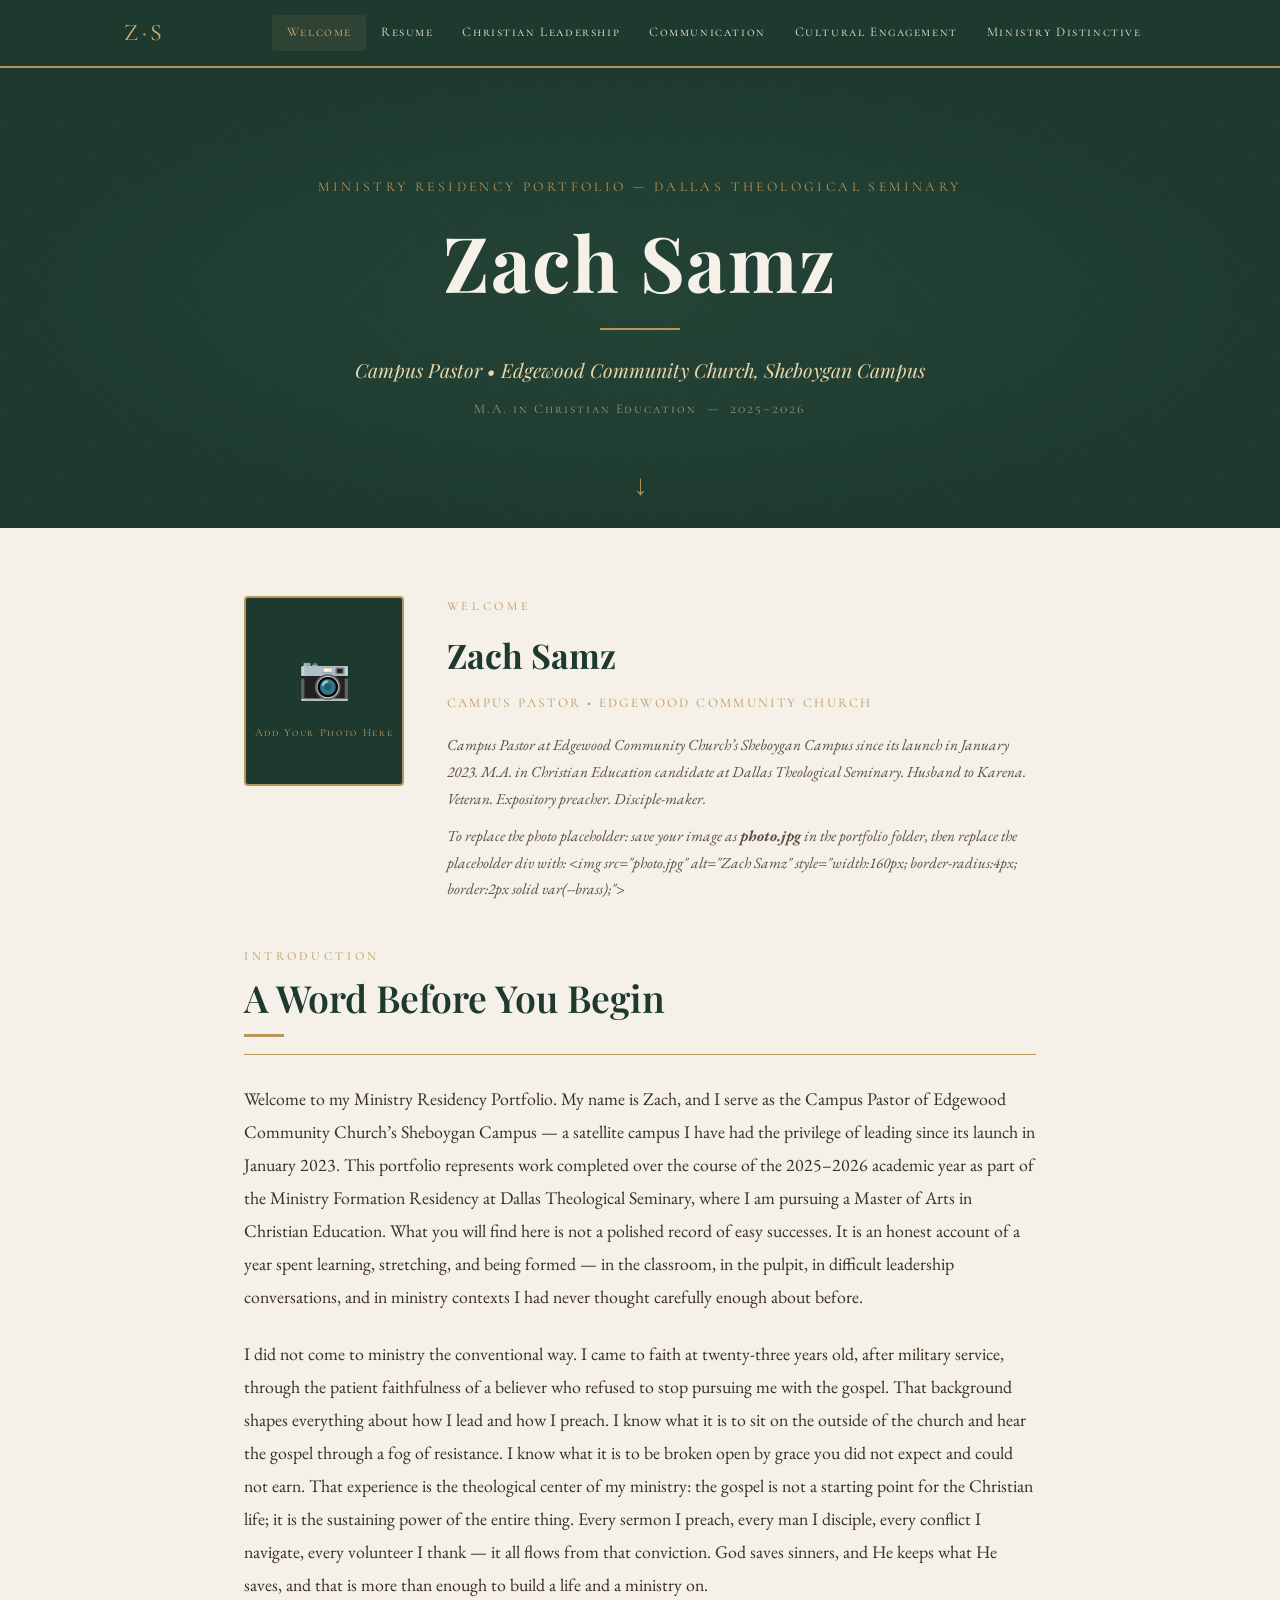
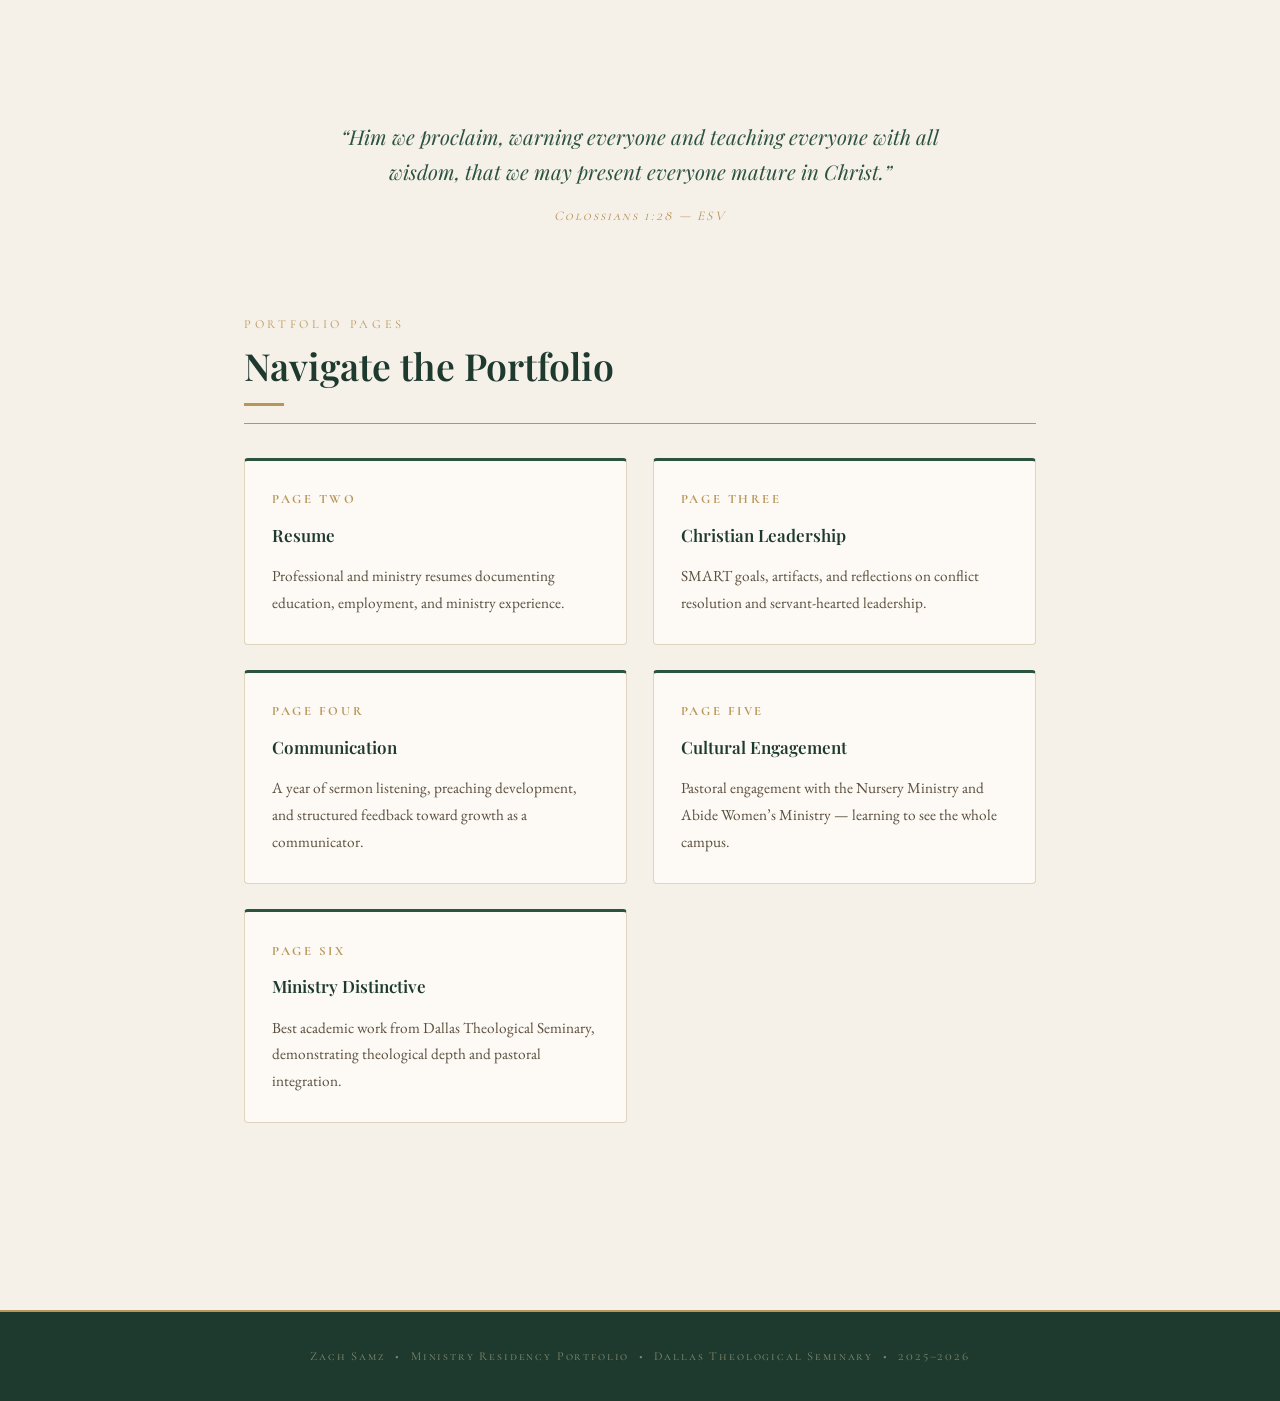
==== index.html @ c73caa34 "Add files via upload" ====
<!DOCTYPE html>
<html lang="en">
<head>
  <meta charset="UTF-8" />
  <meta name="viewport" content="width=device-width, initial-scale=1.0" />
  <title>Zach Samz | Ministry Portfolio</title>
  <link rel="preconnect" href="https://fonts.googleapis.com" />
  <link rel="preconnect" href="https://fonts.gstatic.com" crossorigin />
  <link href="https://fonts.googleapis.com/css2?family=Playfair+Display:ital,wght@0,400;0,600;0,700;1,400;1,600&family=EB+Garamond:ital,wght@0,400;0,500;1,400&family=Cormorant+SC:wght@400;600&display=swap" rel="stylesheet" />
  <link rel="stylesheet" href="style.css" />
</head>
<body>
  <nav class="site-nav">
    <div class="nav-inner">
      <a href="index.html" class="nav-brand">Z&middot;S</a>
      <button class="nav-toggle" id="navToggle" aria-label="Menu">&#9776;</button>
      <ul class="nav-links" id="navLinks">
        <li><a href="index.html">Welcome</a></li>
        <li><a href="resume.html">Resume</a></li>
        <li><a href="leadership.html">Christian Leadership</a></li>
        <li><a href="communication.html">Communication</a></li>
        <li><a href="cultural.html">Cultural Engagement</a></li>
        <li><a href="distinctive.html">Ministry Distinctive</a></li>
      </ul>
    </div>
  </nav>

  <header class="hero">
    <div class="hero-texture"></div>
    <div class="hero-inner">
      <p class="hero-eyebrow">Ministry Residency Portfolio &mdash; Dallas Theological Seminary</p>
      <h1 class="hero-name">Zach Samz</h1>
      <div class="hero-rule"></div>
      <p class="hero-title">Campus Pastor &bull; Edgewood Community Church, Sheboygan Campus</p>
      <p class="hero-sub">M.A. in Christian Education &nbsp;&mdash;&nbsp; 2025&ndash;2026</p>
    </div>
    <div class="hero-scroll">&#8595;</div>
  </header>

  <main class="page-main">

    <div class="photo-block fade-in">
      <div class="photo-placeholder">
        <span>&#128247;</span>
        <span>Add Your Photo Here</span>
      </div>
      <div>
        <div class="section-label">Welcome</div>
        <h2 style="font-family:var(--font-display); font-size:2rem; color:var(--green-deep); margin-bottom:0.4rem;">Zach Samz</h2>
        <p style="font-family:var(--font-sc); font-size:0.78rem; letter-spacing:0.18em; color:var(--brass); margin-bottom:1rem;">CAMPUS PASTOR &bull; EDGEWOOD COMMUNITY CHURCH</p>
        <p class="photo-caption">Campus Pastor at Edgewood Community Church&rsquo;s Sheboygan Campus since its launch in January 2023. M.A. in Christian Education candidate at Dallas Theological Seminary. Husband to Karena. Veteran. Expository preacher. Disciple-maker.</p>
        <p class="photo-caption" style="margin-top:0.6rem;"><em>To replace the photo placeholder: save your image as <strong>photo.jpg</strong> in the portfolio folder, then replace the placeholder div with: &lt;img src="photo.jpg" alt="Zach Samz" style="width:160px; border-radius:4px; border:2px solid var(--brass);"&gt;</em></p>
      </div>
    </div>

    <section class="content-section fade-in">
      <div class="section-label">Introduction</div>
      <h2 class="section-title">A Word Before You Begin</h2>
      <div class="prose">
        <p>Welcome to my Ministry Residency Portfolio. My name is Zach, and I serve as the Campus Pastor of Edgewood Community Church&rsquo;s Sheboygan Campus &mdash; a satellite campus I have had the privilege of leading since its launch in January 2023. This portfolio represents work completed over the course of the 2025&ndash;2026 academic year as part of the Ministry Formation Residency at Dallas Theological Seminary, where I am pursuing a Master of Arts in Christian Education. What you will find here is not a polished record of easy successes. It is an honest account of a year spent learning, stretching, and being formed &mdash; in the classroom, in the pulpit, in difficult leadership conversations, and in ministry contexts I had never thought carefully enough about before.</p>
        <p>I did not come to ministry the conventional way. I came to faith at twenty-three years old, after military service, through the patient faithfulness of a believer who refused to stop pursuing me with the gospel. That background shapes everything about how I lead and how I preach. I know what it is to sit on the outside of the church and hear the gospel through a fog of resistance. I know what it is to be broken open by grace you did not expect and could not earn. That experience is the theological center of my ministry: the gospel is not a starting point for the Christian life; it is the sustaining power of the entire thing. Every sermon I preach, every man I disciple, every conflict I navigate, every volunteer I thank &mdash; it all flows from that conviction. God saves sinners, and He keeps what He saves, and that is more than enough to build a life and a ministry on.</p>
      </div>
    </section>

    <div class="scripture">
      <blockquote>&ldquo;Him we proclaim, warning everyone and teaching everyone with all wisdom, that we may present everyone mature in Christ.&rdquo;</blockquote>
      <cite>Colossians 1:28 &mdash; ESV</cite>
    </div>

    <section class="content-section">
      <div class="section-label">Portfolio Pages</div>
      <h2 class="section-title">Navigate the Portfolio</h2>
      <div class="goals-grid">
        <a href="resume.html" style="text-decoration:none;"><div class="goal-card nav-card"><h4>Page Two</h4><h3>Resume</h3><p style="font-size:0.9rem;color:var(--ink-muted);">Professional and ministry resumes documenting education, employment, and ministry experience.</p></div></a>
        <a href="leadership.html" style="text-decoration:none;"><div class="goal-card nav-card"><h4>Page Three</h4><h3>Christian Leadership</h3><p style="font-size:0.9rem;color:var(--ink-muted);">SMART goals, artifacts, and reflections on conflict resolution and servant-hearted leadership.</p></div></a>
        <a href="communication.html" style="text-decoration:none;"><div class="goal-card nav-card"><h4>Page Four</h4><h3>Communication</h3><p style="font-size:0.9rem;color:var(--ink-muted);">A year of sermon listening, preaching development, and structured feedback toward growth as a communicator.</p></div></a>
        <a href="cultural.html" style="text-decoration:none;"><div class="goal-card nav-card"><h4>Page Five</h4><h3>Cultural Engagement</h3><p style="font-size:0.9rem;color:var(--ink-muted);">Pastoral engagement with the Nursery Ministry and Abide Women&rsquo;s Ministry &mdash; learning to see the whole campus.</p></div></a>
        <a href="distinctive.html" style="text-decoration:none;"><div class="goal-card nav-card"><h4>Page Six</h4><h3>Ministry Distinctive</h3><p style="font-size:0.9rem;color:var(--ink-muted);">Best academic work from Dallas Theological Seminary, demonstrating theological depth and pastoral integration.</p></div></a>
      </div>
    </section>

  </main>

  <footer class="site-footer">
    <p>Zach Samz &nbsp;&bull;&nbsp; Ministry Residency Portfolio &nbsp;&bull;&nbsp; Dallas Theological Seminary &nbsp;&bull;&nbsp; 2025&ndash;2026</p>
  </footer>
  <script src="nav.js"></script>
</body>
</html>
---- style.css ----
/* ============================================================
   ZACH SAMZ MINISTRY PORTFOLIO
   Aesthetic: Spurgeon Library — deep green, walnut, brass, cream
   ============================================================ */

:root {
  --green-deep:    #1e3a2f;
  --green-mid:     #2c5240;
  --green-light:   #3a6b52;
  --green-muted:   #4a7a61;
  --brass:         #b8965a;
  --brass-light:   #d4af72;
  --brass-pale:    #e8d5a8;
  --walnut:        #4a2e1a;
  --walnut-light:  #6b4226;
  --cream:         #f5f0e8;
  --cream-dark:    #ede5d4;
  --cream-darker:  #dfd4be;
  --ink:           #1a1208;
  --ink-light:     #3a2e1e;
  --ink-muted:     #5a4e3e;
  --white:         #fdfaf5;

  --font-display:  'Playfair Display', Georgia, serif;
  --font-body:     'EB Garamond', Georgia, serif;
  --font-sc:       'Cormorant SC', Georgia, serif;

  --nav-h:         68px;
  --max-w:         860px;
  --section-gap:   5rem;
}

/* ── RESET ─────────────────────────────────────────────── */
*, *::before, *::after { box-sizing: border-box; margin: 0; padding: 0; }
html { scroll-behavior: smooth; font-size: 17px; }
body {
  background: var(--cream);
  color: var(--ink);
  font-family: var(--font-body);
  line-height: 1.75;
  min-height: 100vh;
}
a { color: var(--green-mid); text-decoration: none; }
a:hover { color: var(--brass); }
img { max-width: 100%; display: block; }

/* ── NAVIGATION ─────────────────────────────────────────── */
.site-nav {
  position: fixed; top: 0; left: 0; right: 0; z-index: 100;
  background: var(--green-deep);
  border-bottom: 2px solid var(--brass);
  height: var(--nav-h);
}
.nav-inner {
  max-width: 1100px; margin: 0 auto;
  padding: 0 2rem;
  height: 100%;
  display: flex; align-items: center; justify-content: space-between;
}
.nav-brand {
  font-family: var(--font-sc);
  font-size: 1.4rem;
  color: var(--brass-light);
  letter-spacing: 0.15em;
  flex-shrink: 0;
}
.nav-brand:hover { color: var(--brass-pale); }
.nav-links {
  list-style: none;
  display: flex; gap: 0;
}
.nav-links li a {
  display: block;
  padding: 0.4rem 0.85rem;
  font-family: var(--font-sc);
  font-size: 0.78rem;
  letter-spacing: 0.12em;
  color: var(--cream-dark);
  transition: color 0.2s, background 0.2s;
  border-radius: 3px;
}
.nav-links li a:hover,
.nav-links li a.active {
  color: var(--brass-light);
  background: rgba(184,150,90,0.1);
}
.nav-toggle {
  display: none;
  background: none; border: none;
  color: var(--brass-light);
  font-size: 1.4rem; cursor: pointer;
}

/* ── HERO ───────────────────────────────────────────────── */
.hero {
  position: relative;
  margin-top: var(--nav-h);
  min-height: 460px;
  background: var(--green-deep);
  display: flex; align-items: center; justify-content: center;
  overflow: hidden;
}
.hero-texture {
  position: absolute; inset: 0;
  background:
    repeating-linear-gradient(
      45deg,
      transparent,
      transparent 40px,
      rgba(184,150,90,0.03) 40px,
      rgba(184,150,90,0.03) 41px
    ),
    repeating-linear-gradient(
      -45deg,
      transparent,
      transparent 40px,
      rgba(184,150,90,0.03) 40px,
      rgba(184,150,90,0.03) 41px
    );
}
.hero::before {
  content: '';
  position: absolute; inset: 0;
  background: radial-gradient(ellipse at center, rgba(44,82,64,0.4) 0%, rgba(30,58,47,0.9) 70%);
}
.hero-inner {
  position: relative; z-index: 2;
  text-align: center;
  padding: 4rem 2rem;
  animation: fadeUp 0.9s ease both;
}
.hero-eyebrow {
  font-family: var(--font-sc);
  font-size: 0.8rem;
  letter-spacing: 0.25em;
  color: var(--brass);
  text-transform: uppercase;
  margin-bottom: 1.2rem;
}
.hero-name {
  font-family: var(--font-display);
  font-size: clamp(2.8rem, 6vw, 4.8rem);
  font-weight: 700;
  color: var(--cream);
  line-height: 1.1;
  letter-spacing: 0.02em;
}
.hero-rule {
  width: 80px; height: 2px;
  background: var(--brass);
  margin: 1.4rem auto;
}
.hero-title {
  font-family: var(--font-display);
  font-style: italic;
  font-size: 1.15rem;
  color: var(--brass-pale);
  margin-bottom: 0.6rem;
}
.hero-sub {
  font-family: var(--font-sc);
  font-size: 0.78rem;
  letter-spacing: 0.15em;
  color: var(--green-muted);
  color: rgba(232,213,168,0.6);
}
.hero-scroll {
  position: absolute; bottom: 1.5rem; left: 50%; transform: translateX(-50%);
  color: var(--brass);
  font-size: 1.2rem;
  animation: bob 2s ease-in-out infinite;
  z-index: 2;
}

/* ── PAGE MAIN ──────────────────────────────────────────── */
.page-main {
  max-width: var(--max-w);
  margin: 0 auto;
  padding: 4rem 2rem 6rem;
}

/* ── SECTION STRUCTURE ──────────────────────────────────── */
.content-section {
  margin-bottom: var(--section-gap);
}
.section-label {
  font-family: var(--font-sc);
  font-size: 0.72rem;
  letter-spacing: 0.3em;
  color: var(--brass);
  text-transform: uppercase;
  margin-bottom: 0.5rem;
}
.section-title {
  font-family: var(--font-display);
  font-size: clamp(1.6rem, 3vw, 2.2rem);
  font-weight: 600;
  color: var(--green-deep);
  line-height: 1.2;
  margin-bottom: 1.6rem;
  padding-bottom: 1rem;
  border-bottom: 1px solid var(--brass);
}
.section-title::after {
  content: '';
  display: block;
  width: 40px; height: 3px;
  background: var(--brass);
  margin-top: 0.8rem;
}

/* ── PROSE ──────────────────────────────────────────────── */
.prose p {
  font-size: 1.05rem;
  line-height: 1.85;
  color: var(--ink-light);
  margin-bottom: 1.4rem;
}
.prose p:last-child { margin-bottom: 0; }

/* ── DEFINITION BOX ─────────────────────────────────────── */
.definition-box {
  background: var(--green-deep);
  border-left: 4px solid var(--brass);
  border-radius: 0 4px 4px 0;
  padding: 1.8rem 2rem;
  margin: 2rem 0;
}
.definition-box p {
  font-family: var(--font-display);
  font-style: italic;
  font-size: 1.1rem;
  line-height: 1.8;
  color: var(--cream);
  margin: 0;
}

/* ── SMART GOALS ────────────────────────────────────────── */
.goals-grid {
  display: grid;
  grid-template-columns: 1fr 1fr;
  gap: 1.5rem;
  margin: 2rem 0;
}
.goal-card {
  background: var(--white);
  border: 1px solid var(--cream-darker);
  border-top: 3px solid var(--green-mid);
  border-radius: 4px;
  padding: 1.6rem;
}
.goal-card h4 {
  font-family: var(--font-sc);
  font-size: 0.75rem;
  letter-spacing: 0.2em;
  color: var(--brass);
  text-transform: uppercase;
  margin-bottom: 0.8rem;
}
.goal-card h3 {
  font-family: var(--font-display);
  font-size: 1rem;
  font-weight: 600;
  color: var(--green-deep);
  margin-bottom: 1rem;
  line-height: 1.3;
}
.goal-rows { width: 100%; border-collapse: collapse; }
.goal-rows td {
  font-size: 0.88rem;
  line-height: 1.55;
  padding: 0.45rem 0.6rem;
  vertical-align: top;
  border-bottom: 1px solid var(--cream-dark);
  color: var(--ink-light);
}
.goal-rows td:first-child {
  font-family: var(--font-sc);
  font-size: 0.72rem;
  letter-spacing: 0.1em;
  color: var(--brass);
  white-space: nowrap;
  padding-right: 1rem;
  width: 28px;
}
.goal-rows tr:last-child td { border-bottom: none; }

/* ── ARTIFACTS ──────────────────────────────────────────── */
.artifacts {
  margin: 2.5rem 0;
}
.artifacts h3 {
  font-family: var(--font-sc);
  font-size: 0.75rem;
  letter-spacing: 0.25em;
  color: var(--brass);
  text-transform: uppercase;
  margin-bottom: 1rem;
}
.artifact-list { list-style: none; display: flex; flex-direction: column; gap: 0.7rem; }
.artifact-list li {
  display: flex; align-items: center; gap: 1rem;
}
.artifact-list a {
  display: inline-flex; align-items: center; gap: 0.6rem;
  background: var(--green-deep);
  color: var(--cream);
  border: 1px solid var(--brass);
  padding: 0.65rem 1.2rem;
  border-radius: 3px;
  font-family: var(--font-sc);
  font-size: 0.78rem;
  letter-spacing: 0.12em;
  transition: background 0.2s, color 0.2s;
  text-decoration: none;
}
.artifact-list a:hover {
  background: var(--brass);
  color: var(--green-deep);
  border-color: var(--brass);
}
.artifact-list a .icon { font-size: 1rem; }
.artifact-desc {
  font-size: 0.88rem;
  color: var(--ink-muted);
  font-style: italic;
}

/* ── REFLECTIONS ────────────────────────────────────────── */
.reflections { margin-top: 3rem; }
.reflection-block {
  margin-bottom: 2.5rem;
  padding-left: 1.5rem;
  border-left: 2px solid var(--brass);
}
.reflection-block h3 {
  font-family: var(--font-display);
  font-size: 1.05rem;
  font-weight: 600;
  color: var(--green-deep);
  margin-bottom: 0.8rem;
}
.reflection-block p {
  font-size: 1rem;
  line-height: 1.85;
  color: var(--ink-light);
}

/* ── RESUME PAGE ────────────────────────────────────────── */
.resume-download-row {
  display: flex; gap: 1.2rem; flex-wrap: wrap;
  margin: 2rem 0 3rem;
}
.resume-btn {
  display: inline-flex; align-items: center; gap: 0.6rem;
  background: var(--green-deep);
  color: var(--cream);
  border: 1px solid var(--brass);
  padding: 0.8rem 1.5rem;
  border-radius: 3px;
  font-family: var(--font-sc);
  font-size: 0.82rem;
  letter-spacing: 0.14em;
  transition: background 0.2s, color 0.2s;
  cursor: pointer;
}
.resume-btn:hover {
  background: var(--brass);
  color: var(--green-deep);
}

/* ── PHOTO PLACEHOLDER ──────────────────────────────────── */
.photo-block {
  display: flex; align-items: flex-start; gap: 2.5rem;
  margin-bottom: 2.5rem;
}
.photo-placeholder {
  flex-shrink: 0;
  width: 160px; height: 190px;
  background: var(--green-deep);
  border: 2px solid var(--brass);
  border-radius: 4px;
  display: flex; flex-direction: column;
  align-items: center; justify-content: center;
  gap: 0.5rem;
}
.photo-placeholder span:first-child { font-size: 2.5rem; }
.photo-placeholder span:last-child {
  font-family: var(--font-sc);
  font-size: 0.65rem;
  letter-spacing: 0.15em;
  color: var(--brass);
  text-align: center;
  padding: 0 0.5rem;
}
.photo-caption {
  font-size: 0.9rem;
  color: var(--ink-muted);
  font-style: italic;
  margin-top: 0.5rem;
}

/* ── PAGE HERO (inner pages) ────────────────────────────── */
.page-hero {
  margin-top: var(--nav-h);
  background: var(--green-deep);
  padding: 3rem 2rem;
  text-align: center;
  border-bottom: 2px solid var(--brass);
  position: relative;
  overflow: hidden;
}
.page-hero::before {
  content: '';
  position: absolute; inset: 0;
  background: repeating-linear-gradient(
    45deg, transparent, transparent 30px,
    rgba(184,150,90,0.04) 30px, rgba(184,150,90,0.04) 31px
  );
}
.page-hero-inner { position: relative; z-index: 1; }
.page-hero-eyebrow {
  font-family: var(--font-sc);
  font-size: 0.72rem;
  letter-spacing: 0.3em;
  color: var(--brass);
  text-transform: uppercase;
  margin-bottom: 0.8rem;
}
.page-hero-title {
  font-family: var(--font-display);
  font-size: clamp(1.8rem, 4vw, 2.8rem);
  font-weight: 700;
  color: var(--cream);
  line-height: 1.15;
}
.page-hero-rule {
  width: 60px; height: 2px;
  background: var(--brass);
  margin: 1rem auto 0;
}

/* ── FOOTER ─────────────────────────────────────────────── */
.site-footer {
  background: var(--green-deep);
  border-top: 2px solid var(--brass);
  padding: 2rem;
  text-align: center;
}
.site-footer p {
  font-family: var(--font-sc);
  font-size: 0.72rem;
  letter-spacing: 0.15em;
  color: rgba(232,213,168,0.5);
}

/* ── SCRIPTURE PULL ─────────────────────────────────────── */
.scripture {
  text-align: center;
  margin: 3rem 0;
  padding: 2rem;
}
.scripture blockquote {
  font-family: var(--font-display);
  font-style: italic;
  font-size: 1.2rem;
  color: var(--green-mid);
  line-height: 1.7;
  max-width: 600px;
  margin: 0 auto 0.6rem;
}
.scripture cite {
  font-family: var(--font-sc);
  font-size: 0.78rem;
  letter-spacing: 0.15em;
  color: var(--brass);
}

/* ── DIVIDER ────────────────────────────────────────────── */
.ornament {
  text-align: center;
  margin: 3rem 0;
  color: var(--brass);
  font-size: 1.2rem;
  letter-spacing: 0.5em;
  opacity: 0.6;
}

/* ── ANIMATIONS ─────────────────────────────────────────── */
@keyframes fadeUp {
  from { opacity: 0; transform: translateY(24px); }
  to   { opacity: 1; transform: translateY(0); }
}
@keyframes bob {
  0%, 100% { transform: translateX(-50%) translateY(0); }
  50%       { transform: translateX(-50%) translateY(6px); }
}
.fade-in {
  animation: fadeUp 0.7s ease both;
}

/* ── RESPONSIVE ─────────────────────────────────────────── */
@media (max-width: 720px) {
  .nav-links { display: none; flex-direction: column; position: absolute;
    top: var(--nav-h); left: 0; right: 0;
    background: var(--green-deep);
    border-bottom: 2px solid var(--brass);
    padding: 1rem 0; }
  .nav-links.open { display: flex; }
  .nav-links li a { padding: 0.7rem 2rem; font-size: 0.85rem; }
  .nav-toggle { display: block; }
  .goals-grid { grid-template-columns: 1fr; }
  .photo-block { flex-direction: column; }
  .resume-download-row { flex-direction: column; }
}

/* ── NAV CARDS (Welcome page) ───────────────────────────── */
.nav-card {
  transition: border-color 0.2s, transform 0.15s, box-shadow 0.2s;
}
.nav-card:hover {
  border-top-color: var(--brass);
  transform: translateY(-2px);
  box-shadow: 0 4px 16px rgba(30,58,47,0.1);
}
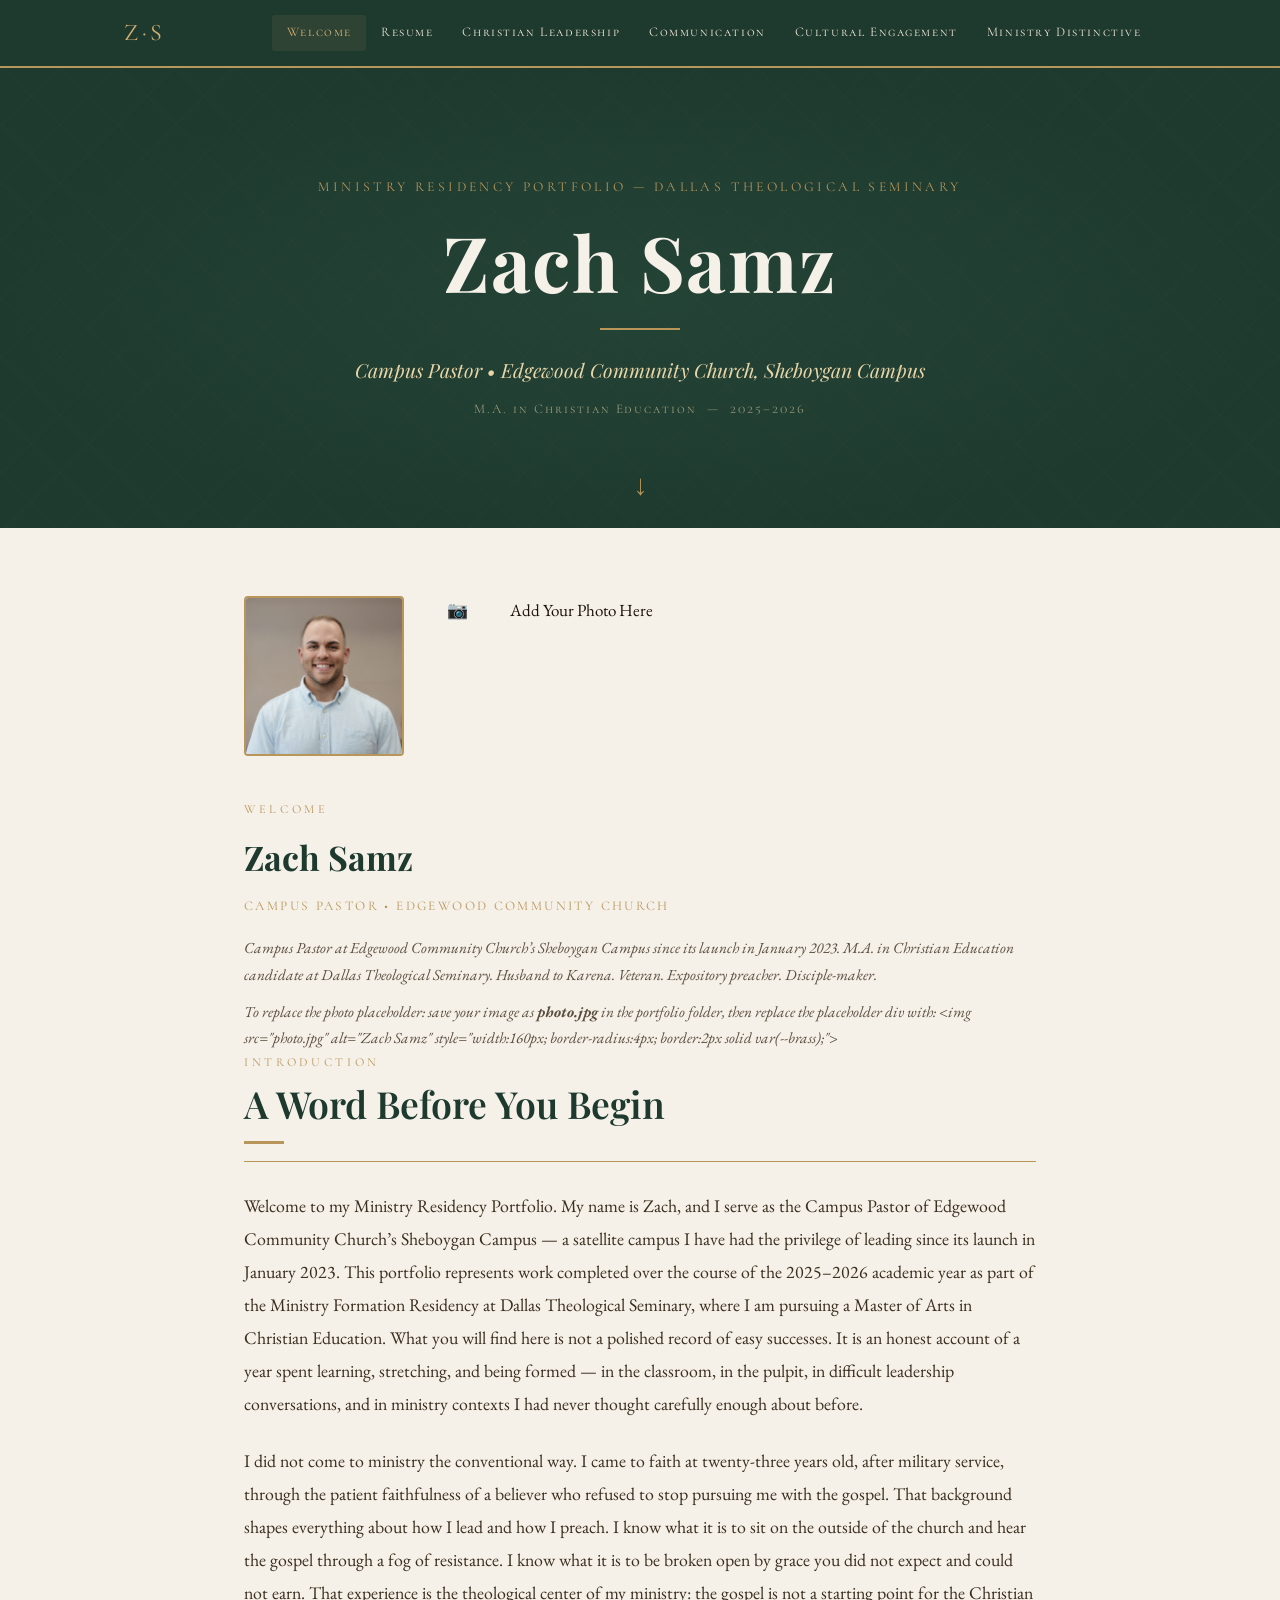
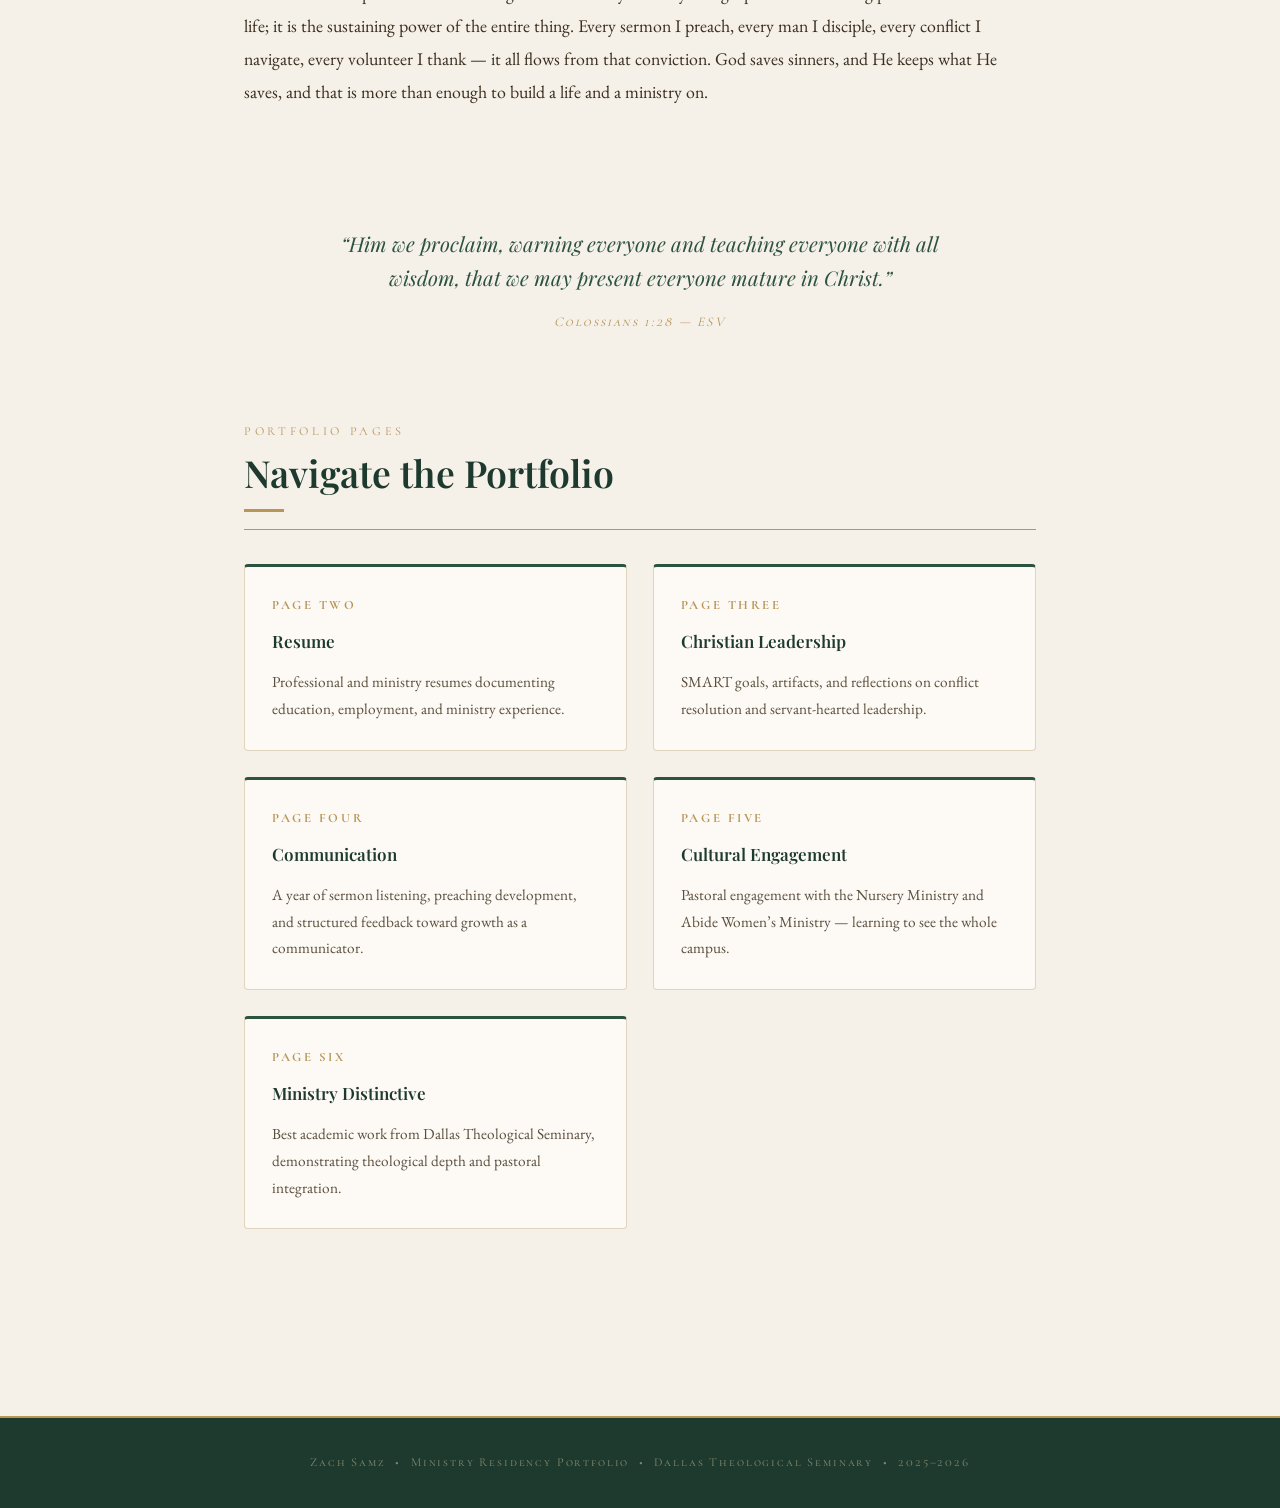
==== commit ae91635d: "Update index.html" ====
--- a/index.html
+++ b/index.html
@@ -40,7 +40,7 @@
   <main class="page-main">
 
     <div class="photo-block fade-in">
-      <div class="photo-placeholder">
+      <img src="photo.jpg" alt="Zach Samz" style="width:160px; border-radius:4px; border:2px solid var(--brass);">
         <span>&#128247;</span>
         <span>Add Your Photo Here</span>
       </div>
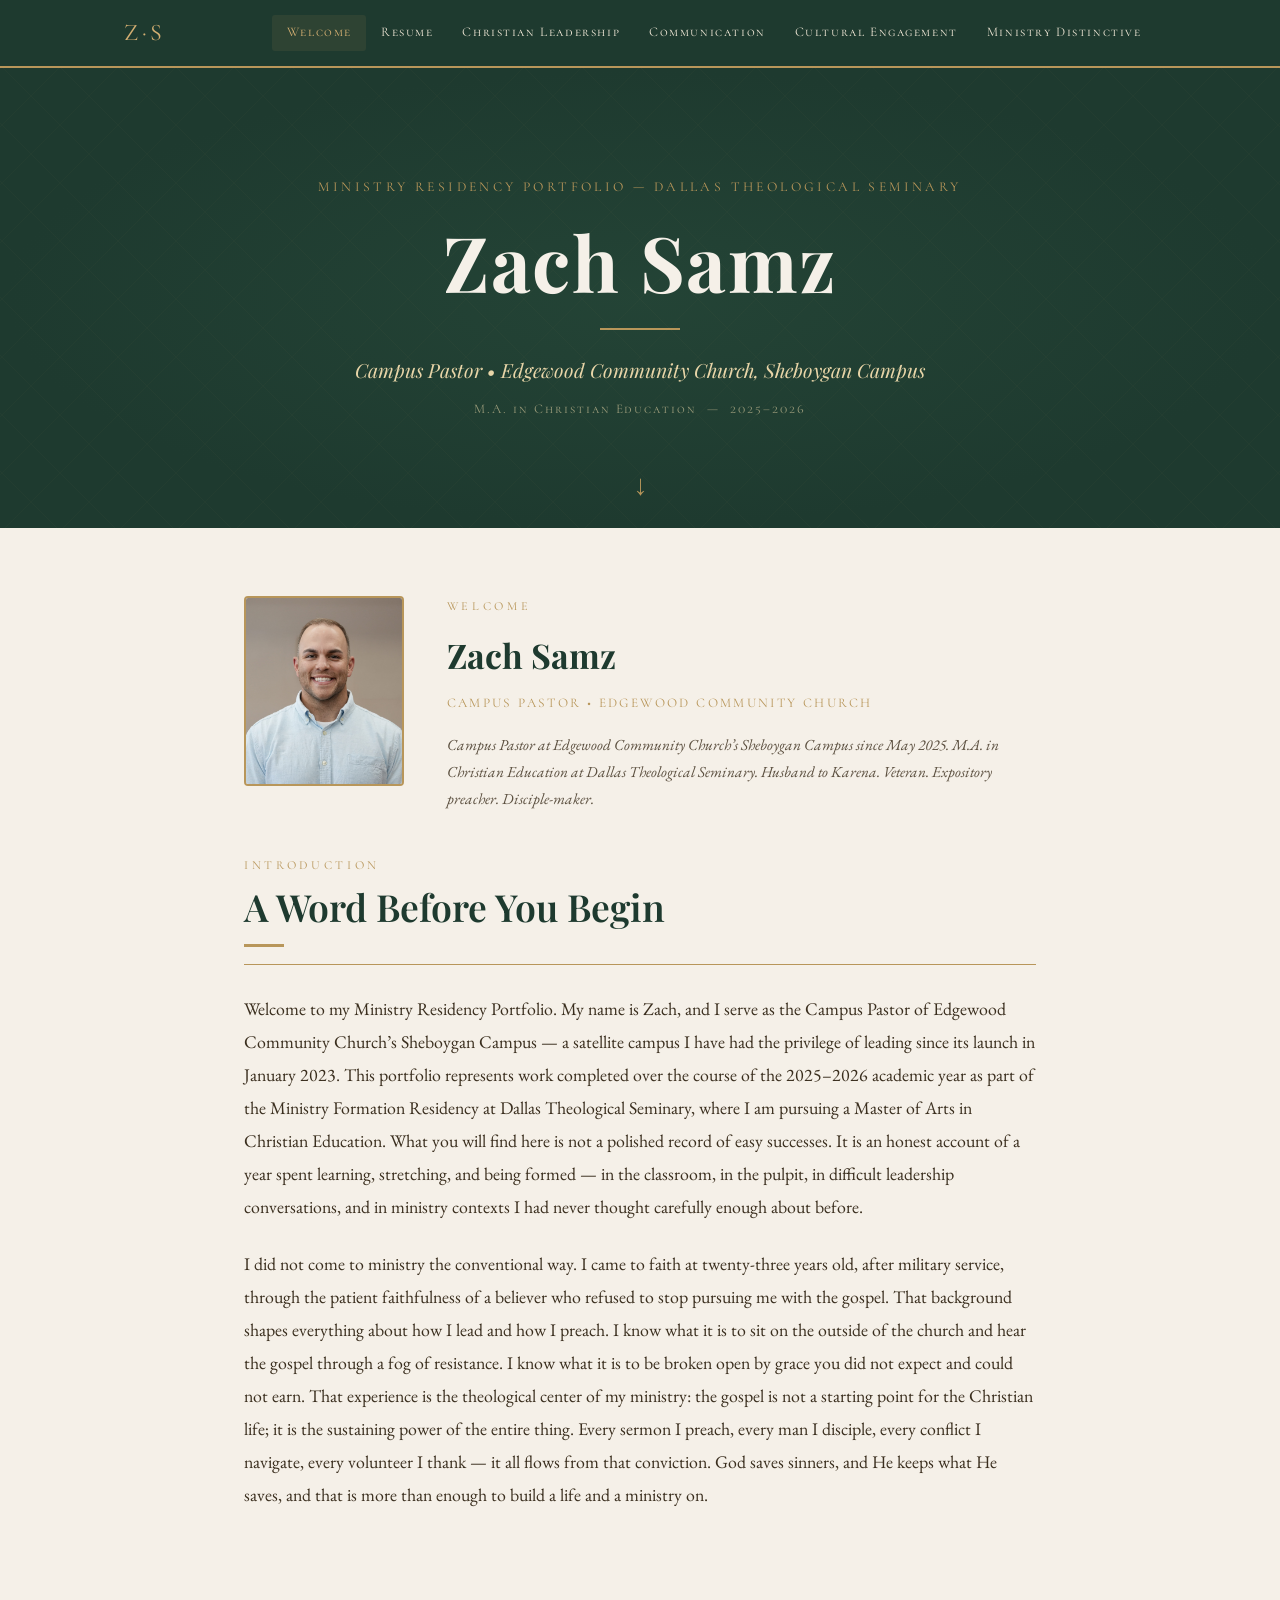
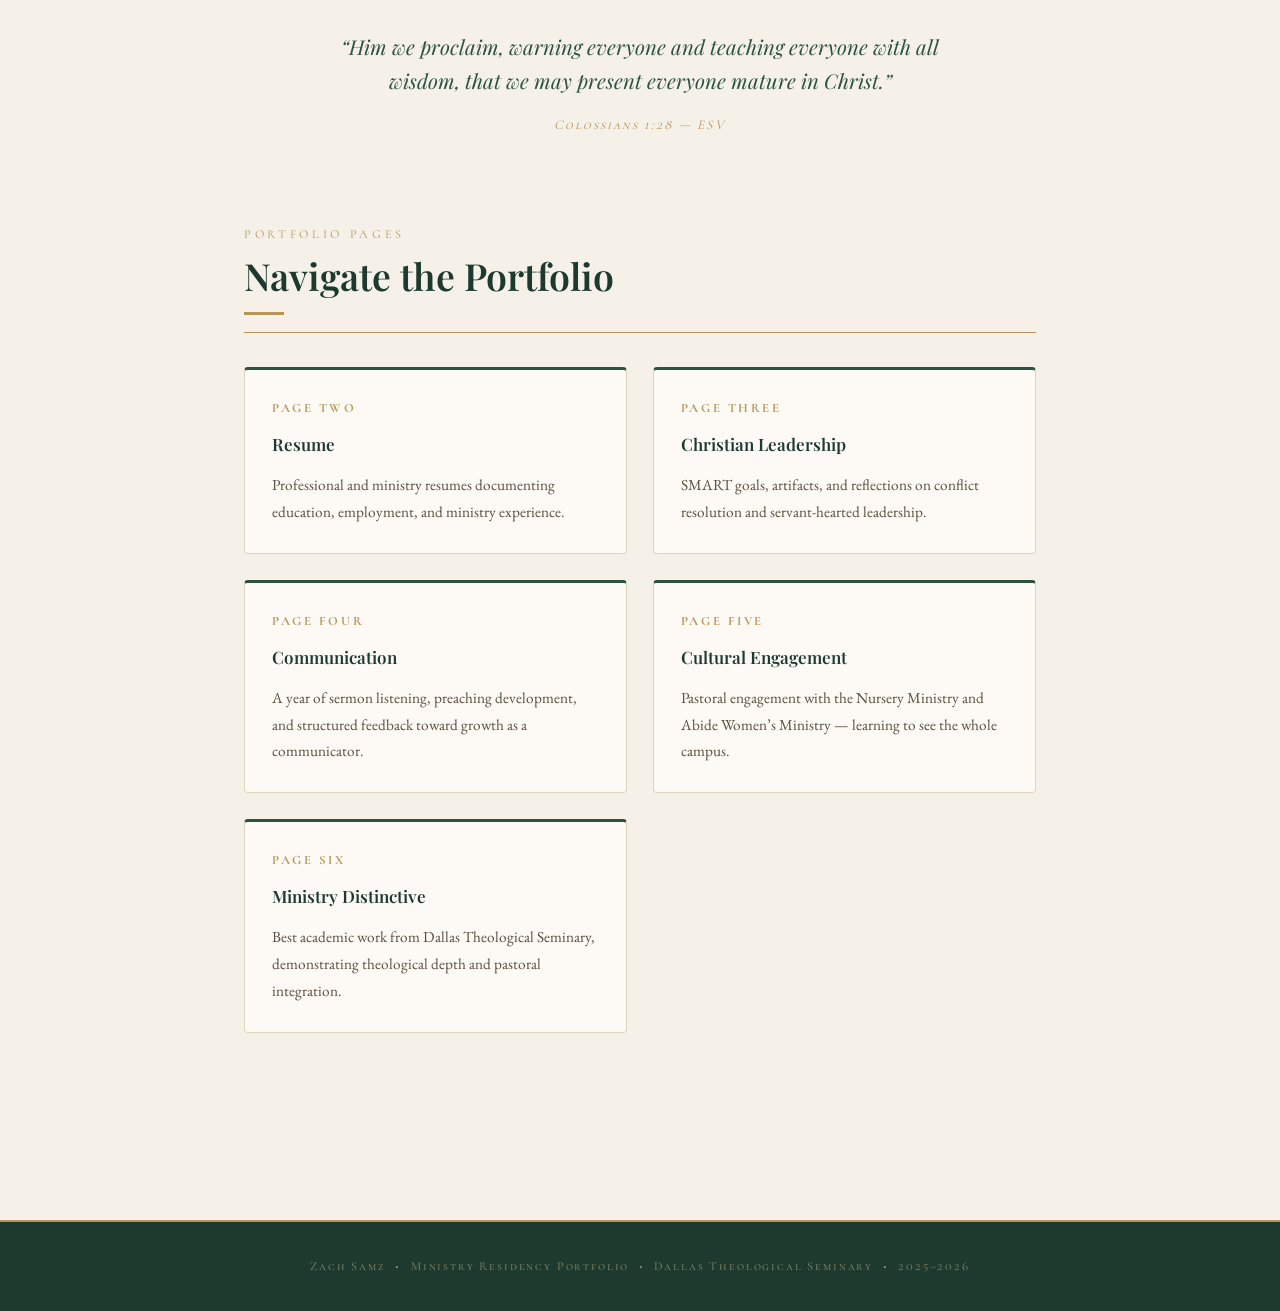
==== commit 7acef67a: "Add files via upload" ====
--- a/index.html
+++ b/index.html
@@ -40,16 +40,12 @@
   <main class="page-main">
 
     <div class="photo-block fade-in">
-      <img src="photo.jpg" alt="Zach Samz" style="width:160px; border-radius:4px; border:2px solid var(--brass);">
-        <span>&#128247;</span>
-        <span>Add Your Photo Here</span>
-      </div>
+      <img src="photo.jpg" alt="Zach Samz" style="width:160px; height:190px; object-fit:cover; object-position:center top; border-radius:4px; border:2px solid var(--brass); flex-shrink:0;" />
       <div>
         <div class="section-label">Welcome</div>
         <h2 style="font-family:var(--font-display); font-size:2rem; color:var(--green-deep); margin-bottom:0.4rem;">Zach Samz</h2>
         <p style="font-family:var(--font-sc); font-size:0.78rem; letter-spacing:0.18em; color:var(--brass); margin-bottom:1rem;">CAMPUS PASTOR &bull; EDGEWOOD COMMUNITY CHURCH</p>
-        <p class="photo-caption">Campus Pastor at Edgewood Community Church&rsquo;s Sheboygan Campus since its launch in January 2023. M.A. in Christian Education candidate at Dallas Theological Seminary. Husband to Karena. Veteran. Expository preacher. Disciple-maker.</p>
-        <p class="photo-caption" style="margin-top:0.6rem;"><em>To replace the photo placeholder: save your image as <strong>photo.jpg</strong> in the portfolio folder, then replace the placeholder div with: &lt;img src="photo.jpg" alt="Zach Samz" style="width:160px; border-radius:4px; border:2px solid var(--brass);"&gt;</em></p>
+        <p class="photo-caption">Campus Pastor at Edgewood Community Church&rsquo;s Sheboygan Campus since May 2025. M.A. in Christian Education at Dallas Theological Seminary. Husband to Karena. Veteran. Expository preacher. Disciple-maker.</p>
       </div>
     </div>
 
